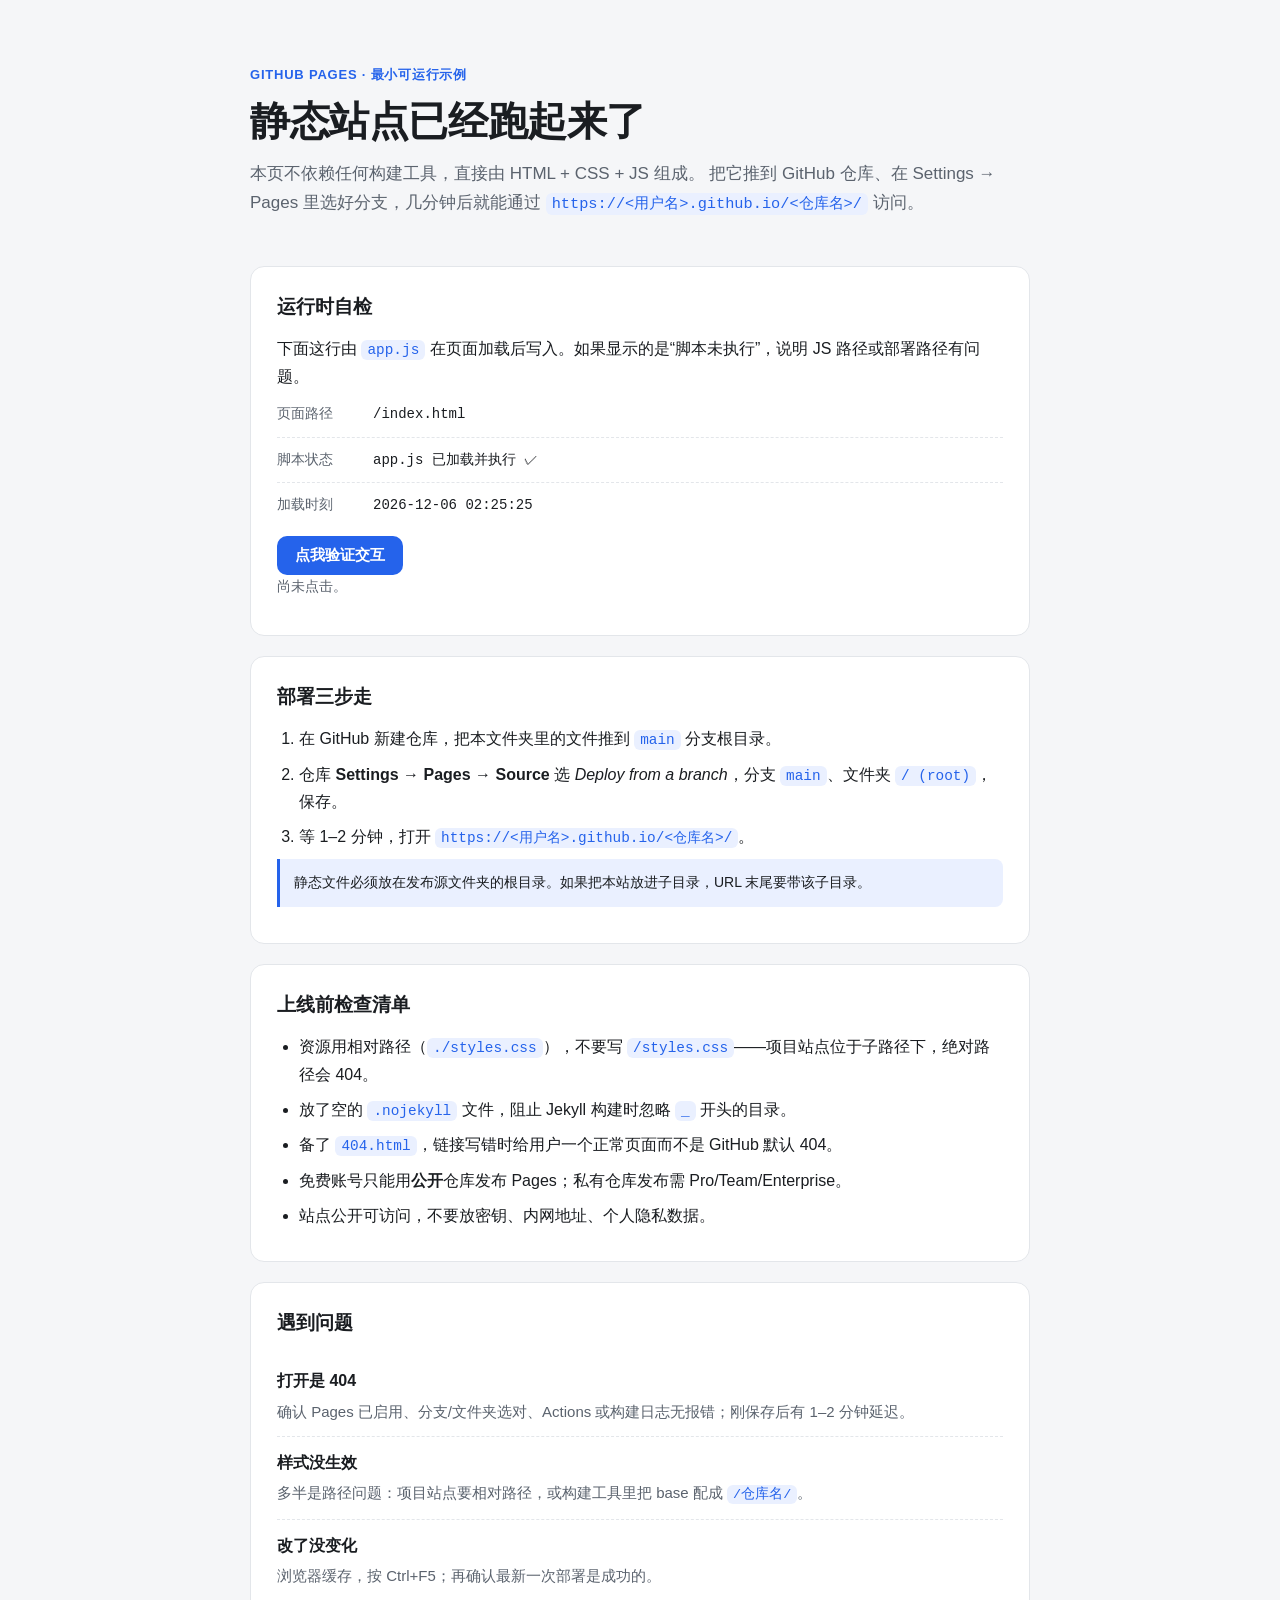
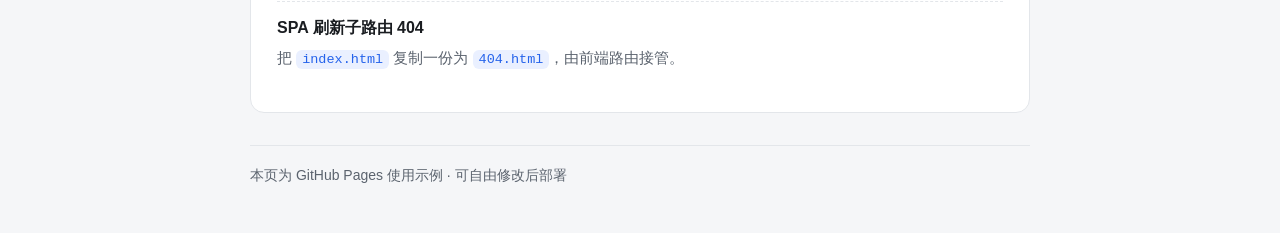
==== index.html @ 1aa7f1a5 "Add static site demo for GitHub Pages" ====
<!DOCTYPE html>
<html lang="zh-CN">
<head>
<meta charset="UTF-8">
<meta name="viewport" content="width=device-width, initial-scale=1.0">
<title>GitHub Pages 静态站点示例</title>
<meta name="description" content="一个可直接部署到 GitHub Pages 的最小静态站点，含相对路径、.nojekyll、404 页面与 SPA 兼容说明。">
<link rel="stylesheet" href="./styles.css">
</head>
<body>
<header class="hero">
  <p class="eyebrow">GitHub Pages · 最小可运行示例</p>
  <h1>静态站点已经跑起来了</h1>
  <p class="lead">
    本页不依赖任何构建工具，直接由 HTML + CSS + JS 组成。
    把它推到 GitHub 仓库、在 Settings → Pages 里选好分支，几分钟后就能通过
    <code>https://&lt;用户名&gt;.github.io/&lt;仓库名&gt;/</code> 访问。
  </p>
</header>

<main>
  <section class="card" id="runtime-card">
    <h2>运行时自检</h2>
    <p>下面这行由 <code>app.js</code> 在页面加载后写入。如果显示的是“脚本未执行”，说明 JS 路径或部署路径有问题。</p>
    <dl class="facts">
      <div><dt>页面路径</dt><dd id="fact-path">读取中…</dd></div>
      <div><dt>脚本状态</dt><dd id="fact-status">读取中…</dd></div>
      <div><dt>加载时刻</dt><dd id="fact-time">读取中…</dd></div>
    </dl>
    <button id="ping" type="button">点我验证交互</button>
    <p class="hint" id="ping-result">尚未点击。</p>
  </section>

  <section class="card">
    <h2>部署三步走</h2>
    <ol class="steps">
      <li>在 GitHub 新建仓库，把本文件夹里的文件推到 <code>main</code> 分支根目录。</li>
      <li>仓库 <strong>Settings → Pages → Source</strong> 选 <em>Deploy from a branch</em>，分支 <code>main</code>、文件夹 <code>/ (root)</code>，保存。</li>
      <li>等 1–2 分钟，打开 <code>https://&lt;用户名&gt;.github.io/&lt;仓库名&gt;/</code>。</li>
    </ol>
    <p class="note">静态文件必须放在发布源文件夹的根目录。如果把本站放进子目录，URL 末尾要带该子目录。</p>
  </section>

  <section class="card">
    <h2>上线前检查清单</h2>
    <ul class="checks">
      <li>资源用相对路径（<code>./styles.css</code>），不要写 <code>/styles.css</code>——项目站点位于子路径下，绝对路径会 404。</li>
      <li>放了空的 <code>.nojekyll</code> 文件，阻止 Jekyll 构建时忽略 <code>_</code> 开头的目录。</li>
      <li>备了 <code>404.html</code>，链接写错时给用户一个正常页面而不是 GitHub 默认 404。</li>
      <li>免费账号只能用<strong>公开</strong>仓库发布 Pages；私有仓库发布需 Pro/Team/Enterprise。</li>
      <li>站点公开可访问，不要放密钥、内网地址、个人隐私数据。</li>
    </ul>
  </section>

  <section class="card">
    <h2>遇到问题</h2>
    <dl class="faq">
      <div><dt>打开是 404</dt><dd>确认 Pages 已启用、分支/文件夹选对、Actions 或构建日志无报错；刚保存后有 1–2 分钟延迟。</dd></div>
      <div><dt>样式没生效</dt><dd>多半是路径问题：项目站点要相对路径，或构建工具里把 base 配成 <code>/仓库名/</code>。</dd></div>
      <div><dt>改了没变化</dt><dd>浏览器缓存，按 Ctrl+F5；再确认最新一次部署是成功的。</dd></div>
      <div><dt>SPA 刷新子路由 404</dt><dd>把 <code>index.html</code> 复制一份为 <code>404.html</code>，由前端路由接管。</dd></div>
    </dl>
  </section>
</main>

<footer>
  <p>本页为 GitHub Pages 使用示例 · 可自由修改后部署</p>
</footer>

<script src="./app.js"></script>
</body>
</html>
---- styles.css ----
:root {
  --bg: #f5f6f8;
  --surface: #ffffff;
  --text: #1a1d21;
  --muted: #5b636e;
  --line: #e3e6ea;
  --accent: #2563eb;
  --accent-soft: #eaf0ff;
  --radius: 14px;
}

@media (prefers-color-scheme: dark) {
  :root {
    --bg: #14161a;
    --surface: #1c1f24;
    --text: #eceef1;
    --muted: #9aa3ae;
    --line: #2b3038;
    --accent: #7aa2ff;
    --accent-soft: #1f2739;
  }
}

* { box-sizing: border-box; }

body {
  margin: 0;
  padding: 0 20px 48px;
  background: var(--bg);
  color: var(--text);
  font-family: -apple-system, BlinkMacSystemFont, "Segoe UI", "Microsoft YaHei", "PingFang SC", Roboto, sans-serif;
  line-height: 1.7;
  -webkit-font-smoothing: antialiased;
}

.hero,
main,
footer {
  max-width: 780px;
  margin: 0 auto;
}

.hero {
  padding: 64px 0 28px;
}

.eyebrow {
  margin: 0 0 10px;
  font-size: 13px;
  letter-spacing: 0.06em;
  text-transform: uppercase;
  color: var(--accent);
  font-weight: 600;
}

h1 {
  margin: 0 0 14px;
  font-size: clamp(28px, 5vw, 40px);
  line-height: 1.25;
  letter-spacing: -0.01em;
}

.lead {
  margin: 0;
  font-size: 17px;
  color: var(--muted);
}

code {
  padding: 2px 6px;
  border-radius: 6px;
  background: var(--accent-soft);
  color: var(--accent);
  font-family: ui-monospace, SFMono-Regular, Consolas, "Courier New", monospace;
  font-size: 0.9em;
  word-break: break-all;
}

.card {
  margin-top: 20px;
  padding: 24px 26px;
  background: var(--surface);
  border: 1px solid var(--line);
  border-radius: var(--radius);
}

.card h2 {
  margin: 0 0 12px;
  font-size: 19px;
}

.card p { margin: 0 0 12px; }

.facts {
  margin: 0 0 18px;
  display: grid;
  gap: 10px;
}

.facts > div {
  display: flex;
  flex-wrap: wrap;
  gap: 8px;
  align-items: baseline;
  padding-bottom: 10px;
  border-bottom: 1px dashed var(--line);
}

.facts > div:last-child { border-bottom: 0; padding-bottom: 0; }

.facts dt {
  min-width: 88px;
  color: var(--muted);
  font-size: 14px;
}

.facts dd {
  margin: 0;
  font-family: ui-monospace, SFMono-Regular, Consolas, monospace;
  font-size: 14px;
  word-break: break-all;
}

button {
  padding: 10px 18px;
  border: 0;
  border-radius: 10px;
  background: var(--accent);
  color: #fff;
  font-size: 15px;
  font-weight: 600;
  cursor: pointer;
  transition: opacity 0.15s ease;
}

button:hover { opacity: 0.88; }
button:active { transform: translateY(1px); }

.hint {
  margin: 10px 0 0;
  font-size: 14px;
  color: var(--muted);
}

.steps,
.checks {
  margin: 0;
  padding-left: 22px;
}

.steps li,
.checks li { margin-bottom: 8px; }

.note {
  margin: 14px 0 0;
  padding: 12px 14px;
  border-left: 3px solid var(--accent);
  background: var(--accent-soft);
  border-radius: 0 8px 8px 0;
  font-size: 14px;
}

.faq > div {
  padding: 12px 0;
  border-bottom: 1px dashed var(--line);
}

.faq > div:last-child { border-bottom: 0; padding-bottom: 0; }

.faq dt {
  font-weight: 600;
  margin-bottom: 4px;
}

.faq dd {
  margin: 0;
  color: var(--muted);
  font-size: 15px;
}

footer {
  margin-top: 32px;
  padding-top: 18px;
  border-top: 1px solid var(--line);
  color: var(--muted);
  font-size: 14px;
}

footer p { margin: 0; }
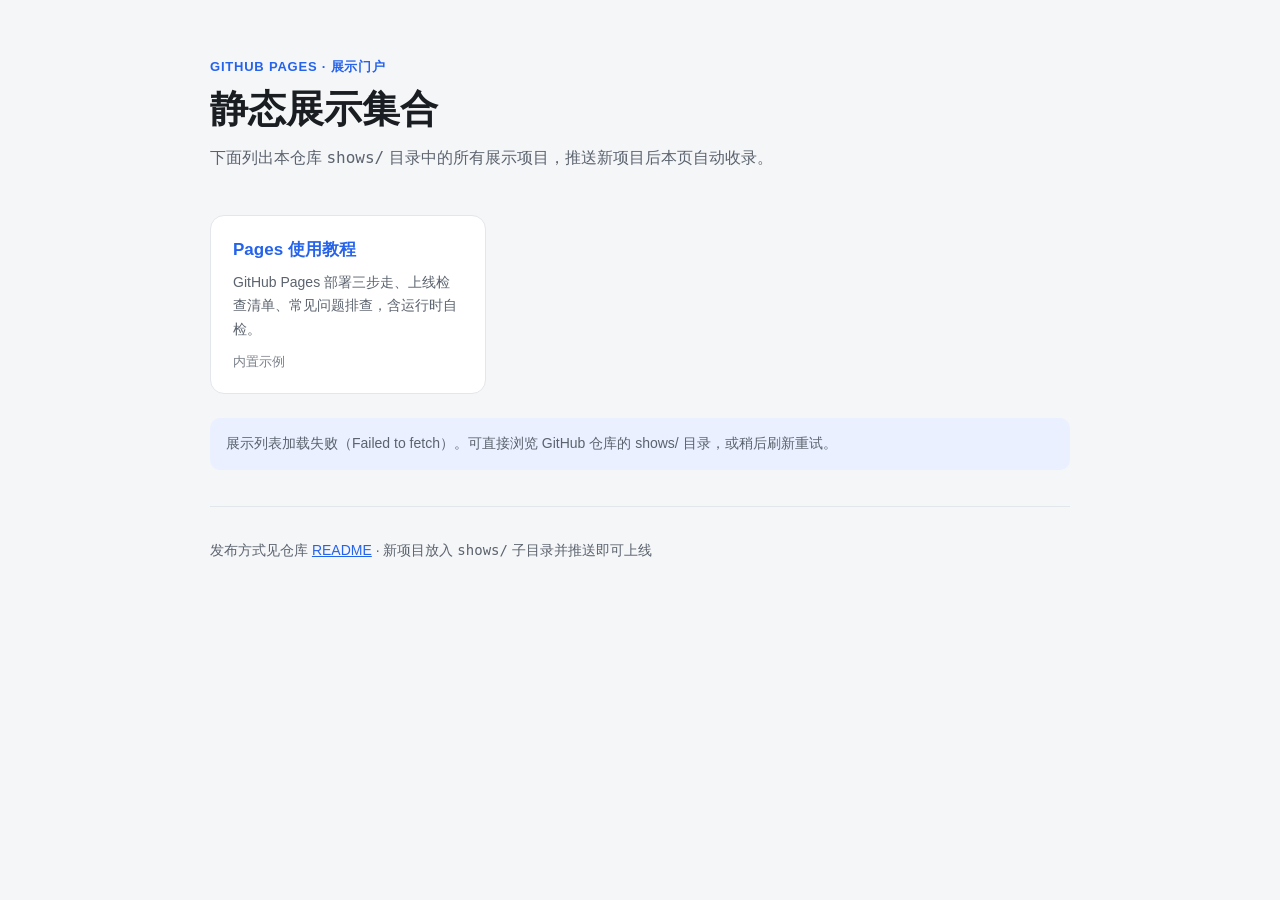
==== commit 40475197: "Add portal index, publish script and repo README" ====
--- a/index.html
+++ b/index.html
@@ -3,70 +3,115 @@
 <head>
 <meta charset="UTF-8">
 <meta name="viewport" content="width=device-width, initial-scale=1.0">
-<title>GitHub Pages 静态站点示例</title>
-<meta name="description" content="一个可直接部署到 GitHub Pages 的最小静态站点，含相对路径、.nojekyll、404 页面与 SPA 兼容说明。">
-<link rel="stylesheet" href="./styles.css">
+<title>展示门户 · houguofei</title>
+<meta name="description" content="GitHub Pages 展示门户：集中列出仓库中的所有静态展示项目。">
+<style>
+:root {
+  --bg: #f5f6f8; --surface: #fff; --text: #1a1d21; --muted: #5b636e;
+  --line: #e3e6ea; --accent: #2563eb; --accent-soft: #eaf0ff;
+}
+@media (prefers-color-scheme: dark) {
+  :root { --bg: #14161a; --surface: #1c1f24; --text: #eceef1;
+    --muted: #9aa3ae; --line: #2b3038; --accent: #7aa2ff; --accent-soft: #1f2739; }
+}
+* { box-sizing: border-box; }
+body {
+  margin: 0; padding: 0 20px 48px; background: var(--bg); color: var(--text);
+  font-family: -apple-system, BlinkMacSystemFont, "Segoe UI", "Microsoft YaHei", "PingFang SC", Roboto, sans-serif;
+  line-height: 1.7; -webkit-font-smoothing: antialiased;
+}
+.wrap { max-width: 860px; margin: 0 auto; }
+header { padding: 56px 0 24px; }
+.eyebrow { margin: 0 0 8px; font-size: 13px; letter-spacing: .06em; text-transform: uppercase; color: var(--accent); font-weight: 600; }
+h1 { margin: 0 0 10px; font-size: clamp(26px, 5vw, 38px); line-height: 1.25; }
+.lead { margin: 0; color: var(--muted); font-size: 16px; }
+.grid { display: grid; grid-template-columns: repeat(auto-fill, minmax(250px, 1fr)); gap: 16px; margin-top: 20px; }
+a.card {
+  display: block; padding: 20px 22px; background: var(--surface);
+  border: 1px solid var(--line); border-radius: 14px; color: inherit;
+  text-decoration: none; transition: transform .12s ease, border-color .12s ease;
+}
+a.card:hover { transform: translateY(-2px); border-color: var(--accent); }
+.card h2 { margin: 0 0 6px; font-size: 17px; color: var(--accent); }
+.card p { margin: 0; font-size: 14px; color: var(--muted); }
+.card .date { display: block; margin-top: 10px; font-size: 12.5px; color: var(--muted); opacity: .8; }
+.status { margin-top: 24px; padding: 14px 16px; border-radius: 10px; background: var(--accent-soft); color: var(--muted); font-size: 14px; }
+footer { margin-top: 36px; padding-top: 18px; border-top: 1px solid var(--line); color: var(--muted); font-size: 14px; }
+footer a { color: var(--accent); }
+</style>
 </head>
 <body>
-<header class="hero">
-  <p class="eyebrow">GitHub Pages · 最小可运行示例</p>
-  <h1>静态站点已经跑起来了</h1>
-  <p class="lead">
-    本页不依赖任何构建工具，直接由 HTML + CSS + JS 组成。
-    把它推到 GitHub 仓库、在 Settings → Pages 里选好分支，几分钟后就能通过
-    <code>https://&lt;用户名&gt;.github.io/&lt;仓库名&gt;/</code> 访问。
-  </p>
-</header>
+<div class="wrap">
+  <header>
+    <p class="eyebrow">GitHub Pages · 展示门户</p>
+    <h1>静态展示集合</h1>
+    <p class="lead">下面列出本仓库 <code>shows/</code> 目录中的所有展示项目，推送新项目后本页自动收录。</p>
+  </header>
 
-<main>
-  <section class="card" id="runtime-card">
-    <h2>运行时自检</h2>
-    <p>下面这行由 <code>app.js</code> 在页面加载后写入。如果显示的是“脚本未执行”，说明 JS 路径或部署路径有问题。</p>
-    <dl class="facts">
-      <div><dt>页面路径</dt><dd id="fact-path">读取中…</dd></div>
-      <div><dt>脚本状态</dt><dd id="fact-status">读取中…</dd></div>
-      <div><dt>加载时刻</dt><dd id="fact-time">读取中…</dd></div>
-    </dl>
-    <button id="ping" type="button">点我验证交互</button>
-    <p class="hint" id="ping-result">尚未点击。</p>
-  </section>
+  <div class="grid">
+    <a class="card" href="./pages-tutorial/">
+      <h2>Pages 使用教程</h2>
+      <p>GitHub Pages 部署三步走、上线检查清单、常见问题排查，含运行时自检。</p>
+      <span class="date">内置示例</span>
+    </a>
+    <div id="shows"></div>
+  </div>
 
-  <section class="card">
-    <h2>部署三步走</h2>
-    <ol class="steps">
-      <li>在 GitHub 新建仓库，把本文件夹里的文件推到 <code>main</code> 分支根目录。</li>
-      <li>仓库 <strong>Settings → Pages → Source</strong> 选 <em>Deploy from a branch</em>，分支 <code>main</code>、文件夹 <code>/ (root)</code>，保存。</li>
-      <li>等 1–2 分钟，打开 <code>https://&lt;用户名&gt;.github.io/&lt;仓库名&gt;/</code>。</li>
-    </ol>
-    <p class="note">静态文件必须放在发布源文件夹的根目录。如果把本站放进子目录，URL 末尾要带该子目录。</p>
-  </section>
+  <p class="status" id="status">正在加载展示列表…</p>
 
-  <section class="card">
-    <h2>上线前检查清单</h2>
-    <ul class="checks">
-      <li>资源用相对路径（<code>./styles.css</code>），不要写 <code>/styles.css</code>——项目站点位于子路径下，绝对路径会 404。</li>
-      <li>放了空的 <code>.nojekyll</code> 文件，阻止 Jekyll 构建时忽略 <code>_</code> 开头的目录。</li>
-      <li>备了 <code>404.html</code>，链接写错时给用户一个正常页面而不是 GitHub 默认 404。</li>
-      <li>免费账号只能用<strong>公开</strong>仓库发布 Pages；私有仓库发布需 Pro/Team/Enterprise。</li>
-      <li>站点公开可访问，不要放密钥、内网地址、个人隐私数据。</li>
-    </ul>
-  </section>
+  <footer>
+    <p>发布方式见仓库 <a href="https://github.com/houguofei/github-pages-demo">README</a> · 新项目放入 <code>shows/</code> 子目录并推送即可上线</p>
+  </footer>
+</div>
 
-  <section class="card">
-    <h2>遇到问题</h2>
-    <dl class="faq">
-      <div><dt>打开是 404</dt><dd>确认 Pages 已启用、分支/文件夹选对、Actions 或构建日志无报错；刚保存后有 1–2 分钟延迟。</dd></div>
-      <div><dt>样式没生效</dt><dd>多半是路径问题：项目站点要相对路径，或构建工具里把 base 配成 <code>/仓库名/</code>。</dd></div>
-      <div><dt>改了没变化</dt><dd>浏览器缓存，按 Ctrl+F5；再确认最新一次部署是成功的。</dd></div>
-      <div><dt>SPA 刷新子路由 404</dt><dd>把 <code>index.html</code> 复制一份为 <code>404.html</code>，由前端路由接管。</dd></div>
-    </dl>
-  </section>
-</main>
+<script>
+(function () {
+  "use strict";
+  var API = "https://api.github.com/repos/houguofei/github-pages-demo/contents/shows?ref=main";
+  var grid = document.getElementById("shows");
+  var status = document.getElementById("status");
 
-<footer>
-  <p>本页为 GitHub Pages 使用示例 · 可自由修改后部署</p>
-</footer>
+  function esc(s) {
+    return String(s).replace(/[&<>"']/g, function (c) {
+      return { "&": "&amp;", "<": "&lt;", ">": "&gt;", '"': "&quot;", "'": "&#39;" }[c];
+    });
+  }
 
-<script src="./app.js"></script>
+  function render(list) {
+    grid.outerHTML = list.map(function (item) {
+      var date = item.date ? '<span class="date">' + esc(item.date) + "</span>" : "";
+      var desc = item.desc ? "<p>" + esc(item.desc) + "</p>" : "";
+      return '<a class="card" href="./shows/' + esc(item.dir) + '/">' +
+        "<h2>" + esc(item.title) + "</h2>" + desc + date + "</a>";
+    }).join("");
+  }
+
+  // 依次拉取每个子目录的 meta.json（相对路径请求，不占 API 配额）
+  fetch(API).then(function (r) {
+    if (!r.ok) throw new Error("HTTP " + r.status);
+    return r.json();
+  }).then(function (entries) {
+    var dirs = entries.filter(function (e) { return e.type === "dir"; });
+    if (!dirs.length) { status.textContent = "shows/ 目录暂无展示项目。"; return; }
+    return Promise.all(dirs.map(function (d) {
+      return fetch("./shows/" + d.name + "/meta.json")
+        .then(function (r) { return r.ok ? r.json() : {}; })
+        .catch(function () { return {}; })
+        .then(function (meta) {
+          return {
+            dir: d.name,
+            title: meta.title || d.name,
+            desc: meta.desc || "",
+            date: meta.date || ""
+          };
+        });
+    })).then(render).then(function () {
+      status.textContent = "共 " + dirs.length + " 个展示项目，由 GitHub API 自动发现。";
+    });
+  }).catch(function (err) {
+    status.textContent = "展示列表加载失败（" + err.message + "）。可直接浏览 GitHub 仓库的 shows/ 目录，或稍后刷新重试。";
+  });
+})();
+</script>
 </body>
 </html>
